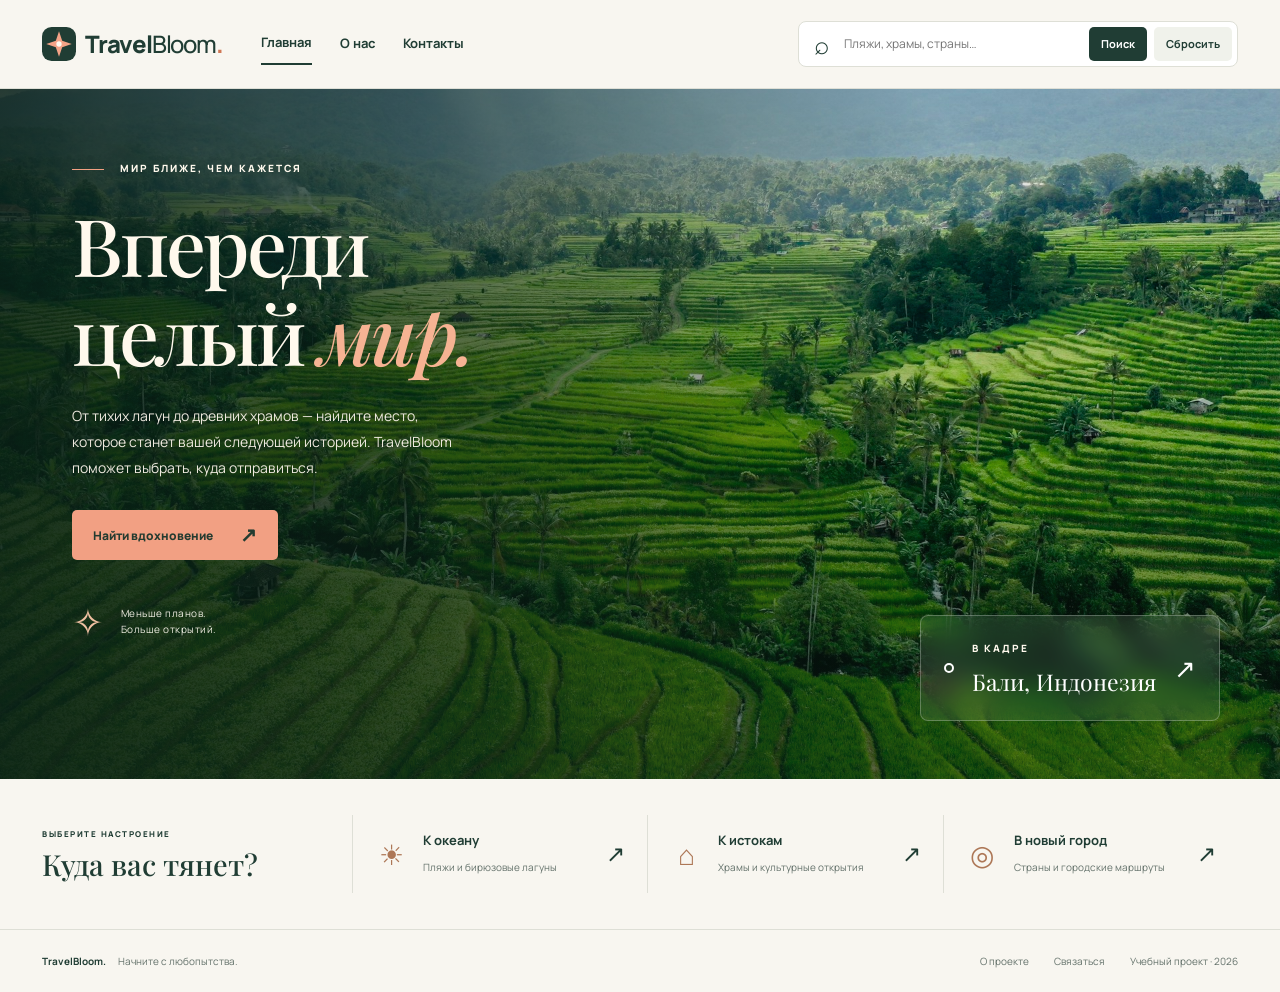
==== index.html @ a6bd81f4 "Complete TravelBloom travel recommendation website Add three responsive pages, bilingual keyword sea" ====
<!doctype html>
<html lang="ru">
<head>
  <meta charset="UTF-8">
  <meta name="viewport" content="width=device-width, initial-scale=1">
  <meta name="description" content="TravelBloom — идеи для путешествий. Найдите пляжи, храмы и города по своему настроению.">
  <title>TravelBloom — найдите своё путешествие</title>
  <link rel="icon" href="favicon.svg" type="image/svg+xml">
  <link rel="stylesheet" href="styles.css">
  <script src="app.js" defer></script>
</head>
<body data-page="home">
  <a class="skip-link" href="#main">Перейти к содержимому</a>
  <header id="site-header"></header>
  <main id="main">
    <section class="hero" aria-labelledby="hero-title">
      <img class="hero-image" src="bali.jpg" alt="Зелёные рисовые террасы и пальмы на Бали" fetchpriority="high">
      <div class="hero-shade"></div>
      <div class="hero-content">
        <p class="eyebrow light"><span class="small-line"></span> МИР БЛИЖЕ, ЧЕМ КАЖЕТСЯ</p>
        <h1 id="hero-title">Впереди<br>целый <em>мир.</em></h1>
        <p class="hero-description">От тихих лагун до древних храмов — найдите место, которое станет вашей следующей историей. TravelBloom поможет выбрать, куда отправиться.</p>
        <button class="button coral" id="explore-button" type="button">Найти вдохновение <span aria-hidden="true">↗</span></button>
        <div class="hero-note"><span class="compass" aria-hidden="true">✧</span><span>Меньше планов.<br>Больше открытий.</span></div>
      </div>
      <div id="featured-place" class="featured-place"><span class="location-dot" aria-hidden="true"></span><div><span class="eyebrow light">В КАДРЕ</span><p>Бали, Индонезия</p></div><span aria-hidden="true">↗</span></div>
      <aside id="results" class="results" aria-labelledby="results-heading" hidden>
        <div class="results-header"><div><p class="eyebrow">ВАШЕ СЛЕДУЮЩЕЕ ОТКРЫТИЕ</p><h2 id="results-heading">Рекомендации</h2></div><button id="close-results" class="icon-button" type="button" aria-label="Закрыть результаты">×</button></div>
        <p id="result-status" class="result-status" role="status" aria-live="polite"></p>
        <div id="result-cards"></div>
      </aside>
    </section>
    <section class="discover" id="discover" aria-labelledby="discover-title">
      <div class="discover-intro"><p class="eyebrow">ВЫБЕРИТЕ НАСТРОЕНИЕ</p><h2 id="discover-title">Куда вас тянет?</h2></div>
      <button class="category" data-query="beaches" type="button"><span class="category-icon" aria-hidden="true">☀</span><span><strong>К океану</strong><small>Пляжи и бирюзовые лагуны</small></span><span class="category-arrow" aria-hidden="true">↗</span></button>
      <button class="category" data-query="temples" type="button"><span class="category-icon" aria-hidden="true">⌂</span><span><strong>К истокам</strong><small>Храмы и культурные открытия</small></span><span class="category-arrow" aria-hidden="true">↗</span></button>
      <button class="category" data-query="countries" type="button"><span class="category-icon" aria-hidden="true">◎</span><span><strong>В новый город</strong><small>Страны и городские маршруты</small></span><span class="category-arrow" aria-hidden="true">↗</span></button>
    </section>
  </main>
  <footer id="site-footer"></footer>
  <dialog id="place-dialog"><button class="icon-button dialog-close" type="button" aria-label="Закрыть описание">×</button><img id="dialog-image" src="bali.jpg" alt=""><div class="dialog-body"><p id="dialog-category" class="eyebrow"></p><h2 id="dialog-title"></h2><p id="dialog-description"></p><p id="dialog-tip" class="travel-tip"></p><a id="dialog-map" class="button dark" target="_blank" rel="noopener noreferrer">Открыть карту <span aria-hidden="true">↗</span></a></div></dialog>
</body>
</html>
---- styles.css ----
@import url('https://fonts.googleapis.com/css2?family=Manrope:wght@400;500;600;700;800&family=Playfair+Display:ital,wght@0,500;0,600;0,700;1,500;1,600&display=swap');
:root{--paper:#f8f6f0;--ink:#203d34;--muted:#64726b;--line:#dedfd6;--coral:#f2a083;--serif:'Playfair Display',Georgia,serif;--sans:'Manrope',Arial,sans-serif}
*{box-sizing:border-box}html{scroll-behavior:smooth}body{margin:0;background:var(--paper);color:var(--ink);font-family:var(--sans);font-size:14px;line-height:1.65}button,input,textarea{font:inherit}button,a,input,textarea{-webkit-tap-highlight-color:transparent}button,a{touch-action:manipulation}button{cursor:pointer}a{color:inherit;text-decoration:none}button{color:inherit}img{display:block;max-width:100%}h1,h2,h3,p{margin:0}h1,h2{font-family:var(--serif);font-weight:500;line-height:1.12}h3{line-height:1.25}em{font-weight:500}button:focus-visible,a:focus-visible{outline:3px solid var(--coral);outline-offset:5px}input:focus-visible,textarea:focus-visible{outline:2px solid #527263;outline-offset:2px}[hidden]{display:none!important}.sr-only{position:absolute;width:1px;height:1px;overflow:hidden;clip:rect(0,0,0,0);white-space:nowrap}.skip-link{position:fixed;top:-80px;left:16px;z-index:100;background:white;padding:12px}.skip-link:focus{top:10px}
#site-header{background:var(--paper);border-bottom:1px solid var(--line)}.nav-shell{max-width:1600px;min-height:88px;margin:auto;padding:18px 42px;display:flex;align-items:center;gap:38px}.brand{display:flex;align-items:center;gap:9px;font-size:24px;font-weight:800;letter-spacing:-1.2px;white-space:nowrap}.brand-light{font-weight:500}.brand-dot{color:#d07855}#main-nav{display:flex;gap:28px;align-items:center;white-space:nowrap}#main-nav a{position:relative;font-size:13px;font-weight:700;padding:9px 0}#main-nav a[aria-current]{border-bottom:2px solid var(--ink)}#main-nav a:hover{color:#b56241}.search-form{margin-left:auto;display:flex;align-items:center;background:white;border:1px solid var(--line);border-radius:8px;padding:5px;gap:7px;width:min(440px,42%)}.search-icon{font-size:26px;line-height:1;padding:0 4px 0 10px}.search-form input{min-width:70px;flex:1;width:100%;height:34px;background:transparent;border:0;outline-offset:0;padding:0 3px;font-size:12px}.search-submit,.search-clear{border:0;border-radius:5px;padding:8px 12px;white-space:nowrap;font-size:11px;font-weight:700}.search-submit{background:var(--ink);color:white}.search-clear{background:#f0f2eb}.search-submit:hover{background:#345a49}.search-clear:hover{background:#e1e8dc}.menu-toggle{display:none}.eyebrow{font-size:10px;font-weight:800;letter-spacing:2px;line-height:1.5}.eyebrow.light{color:#fff9ed}.small-line{display:inline-block;width:32px;height:1px;background:var(--coral);vertical-align:middle;margin-right:12px}
.hero{position:relative;min-height:690px;background:#284938;isolation:isolate;overflow:hidden}.hero-image,.hero-shade{position:absolute;inset:0;width:100%;height:100%;object-fit:cover;z-index:-2}.hero-image{object-position:center 57%}.hero-shade{background:linear-gradient(90deg,rgba(9,32,23,.86) 0%,rgba(9,32,23,.57) 38%,rgba(9,32,23,.12) 74%),linear-gradient(0deg,rgba(9,32,23,.48),transparent 60%);z-index:-1}.hero-content{padding:72px 0 58px;margin-left:max(72px,calc((100vw - 1456px)/2));width:520px;color:#fff9ed}.hero h1{font-size:clamp(65px,6.2vw,94px);letter-spacing:-3px;margin:24px 0 25px}.hero h1 em{color:#f6b393}.hero-description{max-width:380px;color:#eee9df;font-size:14px;line-height:1.85}.button{display:inline-flex;align-items:center;justify-content:center;gap:27px;border:0;border-radius:5px;padding:15px 21px;font-size:12px;font-weight:800;transition:background .15s,transform .15s}.button span{font-size:20px;line-height:1}.button:hover{transform:translateY(-2px)}.coral{background:var(--coral);color:#233b30}.coral:hover{background:#ffb496}.dark{background:var(--ink);color:white}.dark:hover{background:#355a49}.hero .button{margin-top:30px}.hero-note{display:flex;gap:16px;align-items:center;margin-top:42px;font-size:10px;letter-spacing:.5px;color:#f0eee3}.compass{font-size:38px;color:#f2c1a3;line-height:1}.featured-place{position:absolute;right:60px;bottom:58px;display:flex;gap:18px;align-items:center;color:white;background:#ffffff15;backdrop-filter:blur(12px);border:1px solid #ffffff40;border-radius:8px;padding:19px 23px;min-width:300px}.featured-place p{font-family:var(--serif);font-size:23px;margin-top:5px}.featured-place>span:last-child{margin-left:auto;font-size:26px}.location-dot{width:10px;height:10px;border:2px solid white;border-radius:50%}.discover{display:grid;grid-template-columns:1.05fr repeat(3,1fr);gap:0;max-width:1456px;margin:auto;padding:36px 42px;align-items:center}.discover-intro h2{font-size:29px;margin-top:8px}.discover .eyebrow{font-size:8px;letter-spacing:1.5px}.category{border:0;border-left:1px solid var(--line);background:transparent;display:flex;text-align:left;padding:15px 22px;align-items:center;gap:16px;transition:background .15s}.category:hover{background:#eeeede}.category-icon{font-size:28px;color:#ad7756;width:32px;text-align:center}.category strong{display:block;font-size:13px;margin-bottom:3px}.category small{font-size:10px;color:var(--muted);white-space:nowrap}.category-arrow{margin-left:auto;font-size:23px}
.results{position:absolute;top:25px;right:42px;bottom:25px;width:430px;background:var(--paper);border-radius:10px;padding:22px;overflow:auto;scrollbar-width:thin;box-shadow:0 10px 60px #102f3338}.results-header{display:flex;justify-content:space-between;align-items:flex-start}.results-header .eyebrow{font-size:8px;letter-spacing:1.4px}.results h2{font-size:30px;margin:5px 0 0}.icon-button{border:0;background:#e9ede3;width:32px;height:32px;display:flex;align-items:center;justify-content:center;font-size:25px;border-radius:50%;line-height:1}.result-status{font-size:11px;color:var(--muted);margin:11px 0 14px}.result-card{background:white;border:1px solid var(--line);border-radius:7px;overflow:hidden;margin-bottom:14px}.result-card:last-child{margin-bottom:0}.result-card>img{width:100%;height:142px;object-fit:cover}.card-content{padding:13px 17px 15px}.card-location{text-transform:uppercase;font-size:8px;letter-spacing:1.2px;color:#776c59}.card-content h3{font-family:var(--serif);font-size:23px;font-weight:500;margin-top:4px}.card-content>p:not(.card-location){font-size:10px;line-height:1.6;color:var(--muted);margin:7px 0}.text-link{display:inline-flex;align-items:center;gap:15px;font-size:11px;font-weight:800;background:transparent;border:0;border-bottom:1px solid #a9b6aa;padding:4px 0}.text-link:hover{color:#a66343}.result-card .text-link{font-size:10px}.result-card .card-content>p:not(.card-location){display:-webkit-box;-webkit-box-orient:vertical;-webkit-line-clamp:2;overflow:hidden}
#site-footer{border-top:1px solid var(--line);max-width:1600px;margin:auto;padding:23px 42px;display:flex;justify-content:space-between;gap:20px;color:var(--muted);font-size:10px}#site-footer strong{color:var(--ink);margin-right:10px}#site-footer>div{display:flex;gap:25px}#site-footer a:hover{text-decoration:underline}.about-page{max-width:1456px;margin:auto;padding:55px 72px 45px}.about-intro{display:grid;grid-template-columns:1.06fr 1fr;gap:75px;align-items:center}.about-copy h1{font-size:clamp(42px,4vw,62px);letter-spacing:-1.7px;margin:18px 0 24px}.about-copy em,.contact-copy em{color:#af6a4d}.lead{font-size:17px;line-height:1.8}.about-copy>p:not(.eyebrow){margin-bottom:17px;max-width:580px}.about-copy>p:not(.eyebrow):not(.lead){color:var(--muted);font-size:13px}.about-copy>.text-link{margin-top:6px}.about-photo{margin:0;position:relative}.about-photo img{width:100%;height:400px;object-fit:cover;border-radius:90px 8px 8px 8px}.about-photo figcaption{font-size:11px;color:var(--muted);margin-top:13px}.photo-label{position:absolute;bottom:54px;left:26px;letter-spacing:2px;font-size:9px;color:white;border:1px solid #ffffff70;border-radius:3px;padding:8px 11px;background:#203d3455}.team-section{margin-top:50px;border-top:1px solid var(--line);padding-top:29px}.section-heading{display:flex;justify-content:space-between;align-items:end;margin-bottom:25px;gap:20px}.section-heading h2{font-size:33px;margin-top:7px}.section-heading>p{font-size:11px;color:var(--muted)}.team-grid{display:grid;grid-template-columns:repeat(3,1fr);gap:20px}.team-card{display:flex;align-items:flex-start;gap:17px;border:1px solid var(--line);border-radius:7px;padding:23px 18px;background:#ffffff6b}.avatar{width:48px;height:48px;flex-shrink:0;border-radius:50%;display:grid;place-items:center;font-family:var(--serif);font-size:18px}.peach{background:#f0cfbc}.sage{background:#d7dfcd}.sand{background:#e9dfc7}.team-card h3{font-size:14px;margin-bottom:7px}.team-role{font-size:10px;font-weight:800;margin-bottom:8px}.team-card p:last-child{font-size:11px;color:var(--muted);line-height:1.7}
.contact-page{max-width:1400px;margin:auto;padding:63px 72px 55px;display:grid;grid-template-columns:1.1fr 1fr;gap:85px;align-items:start}.contact-copy h1{font-size:clamp(40px,3.5vw,56px);letter-spacing:-1.3px;margin:19px 0 27px}.contact-copy .lead{font-size:16px}.contact-visual{margin-top:37px;position:relative;border-radius:6px;overflow:hidden}.contact-visual img{height:230px;width:100%;object-fit:cover}.contact-visual>span{position:absolute;left:0;right:0;bottom:0;padding:22px;color:white;font-family:var(--serif);font-size:24px;background:linear-gradient(transparent,#102f33aa)}.contact-visual>span span{float:right}.contact-panel{background:white;border:1px solid var(--line);border-radius:10px;padding:32px 35px}.contact-panel h2{font-size:36px;margin:9px 0 10px}.form-intro{color:var(--muted);font-size:12px;margin-bottom:26px}#contact-form label{display:block;font-size:11px;font-weight:800;margin-bottom:8px}#contact-form label span{color:#b47053}#contact-form input,#contact-form textarea{width:100%;border:1px solid var(--line);border-radius:5px;background:#fcfcf9;padding:12px 14px;margin-bottom:20px;resize:vertical;font-size:12px;color:var(--ink)}#contact-form input::placeholder,#contact-form textarea::placeholder{color:#819086}#contact-form .button{width:100%;justify-content:space-between}.form-note{font-size:9px;line-height:1.7;color:var(--muted);margin:14px 0}#form-status{font-size:11px;color:#355a49}#message-preview{margin-top:23px;border-top:1px solid var(--line);padding-top:20px}#message-preview h3{font-size:15px;margin-bottom:10px}#preview-sender{font-size:11px;color:var(--muted)}#preview-body{white-space:pre-wrap;overflow-wrap:anywhere;font-size:12px;margin:12px 0}
dialog{border:0;border-radius:12px;padding:0;max-width:540px;width:calc(100% - 32px);color:var(--ink);background:var(--paper);overflow:auto;max-height:90vh;box-shadow:0 20px 100px #0005}dialog::backdrop{background:#102d26bb;backdrop-filter:blur(4px)}.dialog-close{position:absolute;right:14px;top:14px;background:var(--paper)}dialog>img{width:100%;height:245px;object-fit:cover}.dialog-body{padding:26px 30px 30px}.dialog-body h2{font-size:38px;margin:9px 0 16px}.dialog-body>p:not(.eyebrow){font-size:13px;color:var(--muted);margin:14px 0}.travel-tip{padding:13px;background:#e9ede3;border-left:2px solid #8b9e81}.dialog-body .button{margin-top:10px}
@media(min-width:1500px){.hero-content{width:610px}.results{width:480px;right:max(60px,calc((100vw - 1456px)/2))}.result-card>img{height:150px}.hero{min-height:730px}.card-content>p:not(.card-location){font-size:11px}}
@media(max-width:1150px){.nav-shell{padding:18px 25px;gap:24px}.brand{font-size:21px}#main-nav{gap:20px}.search-form{width:40%}.search-clear{padding:8px}.hero-content{margin-left:45px;width:450px}.hero h1{font-size:74px}.hero-description{max-width:330px}.results{right:25px;width:380px}.discover{padding:25px;grid-template-columns:1fr 1fr}.discover-intro{padding:15px}.category{border-left:0}.category:nth-last-child(-n+2){border-top:1px solid var(--line)}.about-page{padding:45px}.about-intro{gap:40px}.contact-page{padding:45px;gap:45px}.contact-panel{padding:28px}.team-card{flex-direction:column}.about-photo img{height:370px}}
@media(max-width:800px){.nav-shell{flex-wrap:wrap;gap:15px;padding:15px 22px}.brand{font-size:23px}.menu-toggle{display:block;margin-left:auto;border:1px solid var(--line);background:transparent;border-radius:5px;padding:2px 12px;font-size:24px}#main-nav{display:none;width:100%;order:3;justify-content:space-around;border-top:1px solid var(--line);padding-top:8px}#main-nav.open{display:flex}.search-form{width:100%;margin:0;order:4}.search-form input{font-size:13px}.search-clear,.search-submit{font-size:12px}.hero{min-height:680px;overflow:visible;padding-bottom:1px}.hero-content{padding:48px 26px 30px;margin:0;width:auto}.hero h1{font-size:70px;margin:22px 0}.hero-description{max-width:380px;font-size:13px}.hero-note{margin-top:29px}.featured-place{position:relative;bottom:auto;right:auto;margin:10px 26px 28px;min-width:0;max-width:370px;padding:14px 18px}.featured-place p{font-size:20px}.hero-shade{background:linear-gradient(90deg,#0a2319d9,#0a231935),linear-gradient(0deg,#0a23197a,transparent)}.results{position:relative;top:auto;bottom:auto;right:auto;width:auto;max-width:550px;margin:8px 20px 25px;max-height:none;padding:20px;scroll-margin-top:12px}.result-card>img{height:190px}.result-card .card-content>p:not(.card-location){font-size:12px;-webkit-line-clamp:3}.card-content{padding:17px}.result-status{font-size:12px}.result-card .text-link{font-size:12px}.card-location{font-size:10px}.discover{grid-template-columns:1fr;padding:25px 22px}.discover-intro{padding:5px 10px 20px}.category{padding:22px 10px;border-top:1px solid var(--line)}.category strong{font-size:15px}.category small{font-size:12px}.category-icon{margin-right:10px}.category-arrow{padding-right:10px}#site-footer{padding:25px 22px;flex-direction:column;gap:14px}#site-footer>div{flex-wrap:wrap;gap:18px}.about-page{padding:36px 25px}.about-intro{grid-template-columns:1fr;gap:30px}.about-copy h1{font-size:44px}.about-copy .lead{font-size:16px}.about-photo img{height:310px;border-radius:60px 7px 7px 7px}.team-section{margin-top:35px}.section-heading{flex-direction:column;align-items:start;gap:10px}.team-grid{grid-template-columns:1fr;gap:12px}.team-card{flex-direction:row;padding:20px}.team-card h3{font-size:15px}.team-card p:last-child{font-size:12px}.contact-page{grid-template-columns:1fr;padding:36px 25px;gap:30px}.contact-copy h1{font-size:42px}.contact-visual{margin-top:25px}.contact-visual img{height:190px}.contact-panel{padding:25px}.contact-panel h2{font-size:32px}#contact-form input,#contact-form textarea{font-size:16px}dialog>img{height:200px}.dialog-body{padding:24px}}
@media(prefers-reduced-motion:reduce){html{scroll-behavior:auto}*{transition:none!important}}
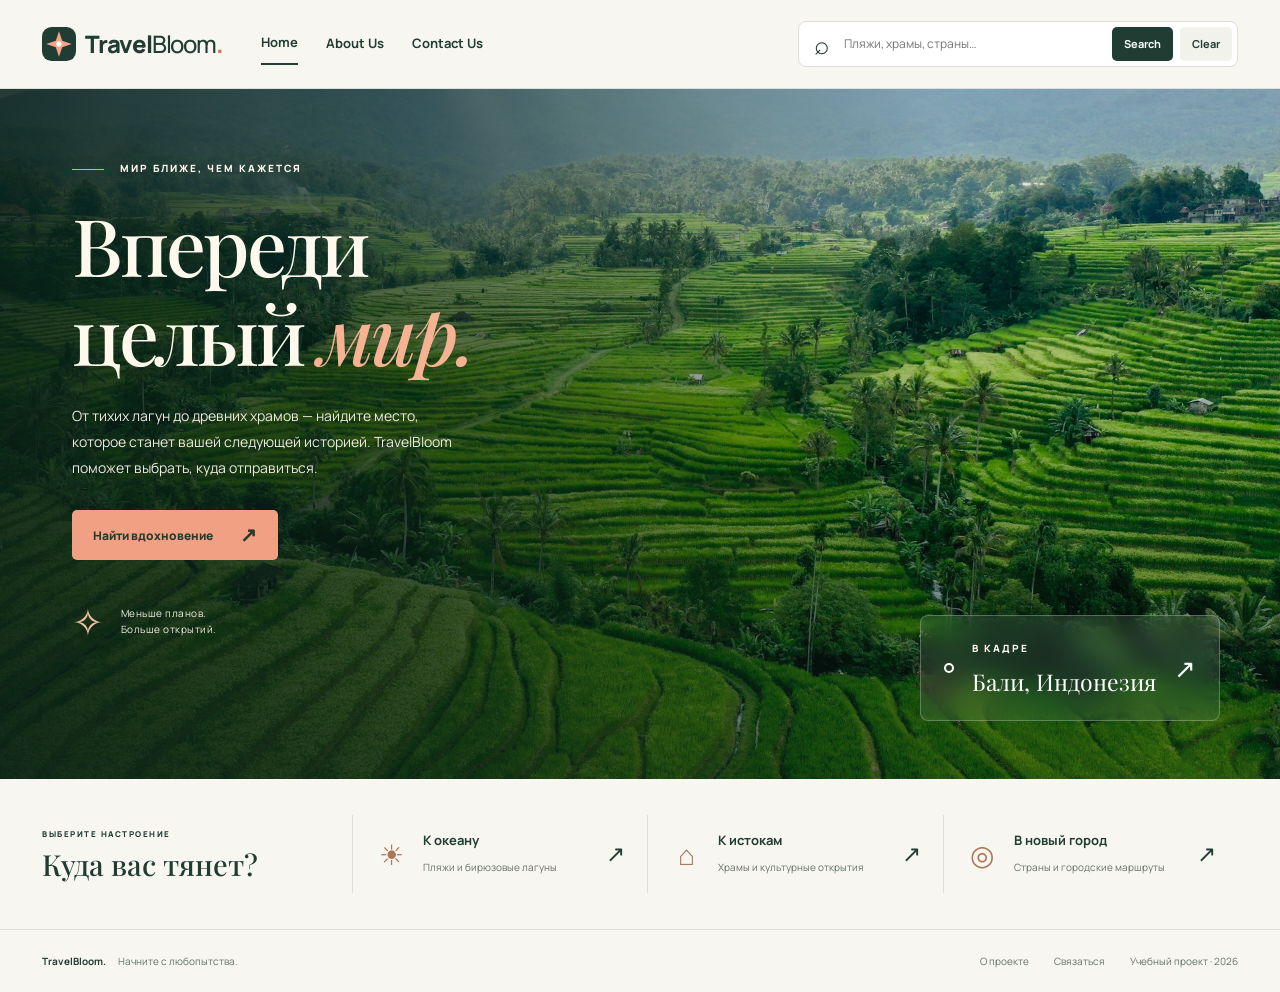
==== commit 6faad518: "Use exact required English navigation labels" ====
--- a/index.html
+++ b/index.html
@@ -11,7 +11,29 @@
 </head>
 <body data-page="home">
   <a class="skip-link" href="#main">Перейти к содержимому</a>
-  <header id="site-header"></header>
+  <header id="site-header">
+  <div class="nav-shell">
+    <a class="brand" href="index.html" aria-label="TravelBloom — главная">
+      <img src="favicon.svg" width="34" height="34" alt="">
+      <span>Travel<span class="brand-light">Bloom</span><span class="brand-dot">.</span></span>
+    </a>
+    <button class="menu-toggle" type="button" aria-expanded="false"
+      aria-controls="main-nav" aria-label="Открыть меню">☰</button>
+    <nav id="main-nav" aria-label="Основная навигация">
+      <a href="index.html">Home</a>
+      <a href="about.html">About Us</a>
+      <a href="contact.html">Contact Us</a>
+    </nav>
+    <form class="search-form" id="search-form" role="search">
+      <label class="sr-only" for="search-input">Поиск направлений</label>
+      <span class="search-icon" aria-hidden="true">⌕</span>
+      <input id="search-input" name="q" type="search"
+        placeholder="Пляжи, храмы, страны…" maxlength="100" autocomplete="off">
+      <button class="search-submit" type="submit">Search</button>
+      <button class="search-clear" type="button" id="clear-button">Clear</button>
+    </form>
+  </div>
+</header>
   <main id="main">
     <section class="hero" aria-labelledby="hero-title">
       <img class="hero-image" src="bali.jpg" alt="Зелёные рисовые террасы и пальмы на Бали" fetchpriority="high">
